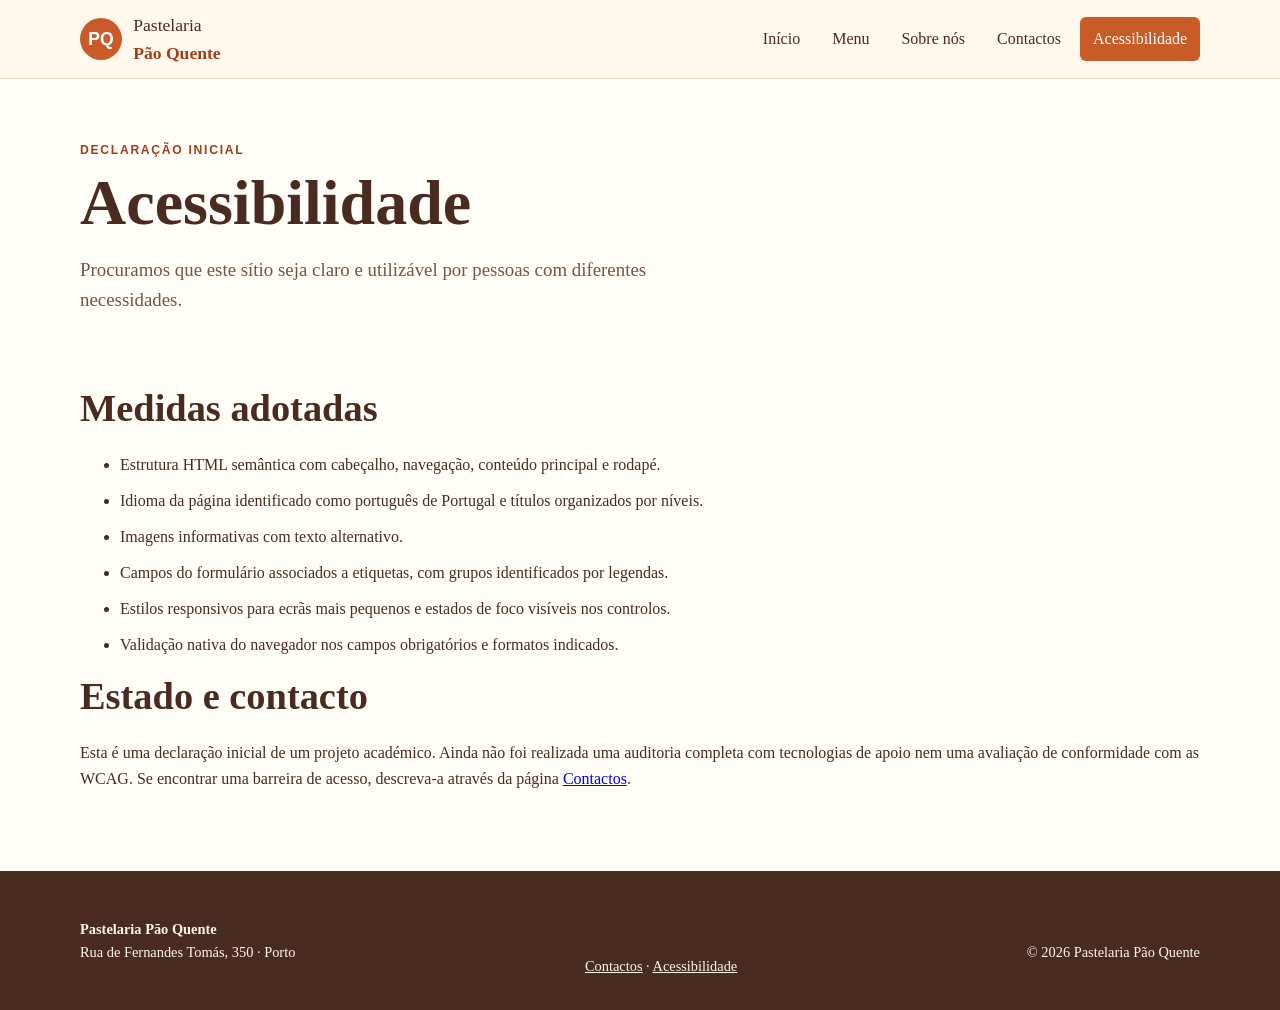
==== acessibilidade.html @ 58a400c3 "Implementa estrutura inicial da E2 e atualiza documentação do projeto - Adiciona as páginas de conta" ====
<!doctype html>
<html lang="pt-PT">
<head>
  <meta charset="utf-8">
  <meta name="viewport" content="width=device-width, initial-scale=1">
  <meta name="description" content="Conheça as medidas iniciais de acessibilidade adotadas no sítio da Pastelaria Pão Quente.">
  <title>Acessibilidade | Pastelaria Pão Quente</title>
  <link rel="stylesheet" href="css/style.css">
</head>
<body>
  <header class="site-header"><div class="container header-content"><a class="brand" href="index.html" aria-label="Pastelaria Pão Quente — página inicial"><span class="brand-mark">PQ</span><span>Pastelaria <strong>Pão Quente</strong></span></a><nav aria-label="Navegação principal"><ul class="nav-list"><li><a href="index.html">Início</a></li><li><a href="menu.html">Menu</a></li><li><a href="sobre.html">Sobre nós</a></li><li><a href="contactos.html">Contactos</a></li><li><a class="active" href="acessibilidade.html" aria-current="page">Acessibilidade</a></li></ul></nav></div></header>
  <main>
    <section class="page-intro container"><p class="eyebrow">Declaração inicial</p><h1>Acessibilidade</h1><p>Procuramos que este sítio seja claro e utilizável por pessoas com diferentes necessidades.</p></section>
    <section class="container accessibility-content" aria-labelledby="medidas-titulo"><h2 id="medidas-titulo">Medidas adotadas</h2><ul><li>Estrutura HTML semântica com cabeçalho, navegação, conteúdo principal e rodapé.</li><li>Idioma da página identificado como português de Portugal e títulos organizados por níveis.</li><li>Imagens informativas com texto alternativo.</li><li>Campos do formulário associados a etiquetas, com grupos identificados por legendas.</li><li>Estilos responsivos para ecrãs mais pequenos e estados de foco visíveis nos controlos.</li><li>Validação nativa do navegador nos campos obrigatórios e formatos indicados.</li></ul><h2>Estado e contacto</h2><p>Esta é uma declaração inicial de um projeto académico. Ainda não foi realizada uma auditoria completa com tecnologias de apoio nem uma avaliação de conformidade com as WCAG. Se encontrar uma barreira de acesso, descreva-a através da página <a href="contactos.html">Contactos</a>.</p></section>
  </main>
  <footer class="site-footer"><div class="container footer-content"><p><strong>Pastelaria Pão Quente</strong><br>Rua de Fernandes Tomás, 350 · Porto</p><nav aria-label="Navegação do rodapé"><a href="contactos.html">Contactos</a> · <a href="acessibilidade.html">Acessibilidade</a></nav><p>© 2026 Pastelaria Pão Quente</p></div></footer>
</body>
</html>
---- css/style.css ----
:root{--cream:#fff8eb;--paper:#fffdf8;--brown:#4a2b20;--brown-light:#795342;--orange:#c85b27;--orange-dark:#9e3f18;--gold:#e7a642;--line:#ead8c0;--shadow:0 12px 30px rgba(74,43,32,.09)}
*{box-sizing:border-box}html{scroll-behavior:smooth}body{margin:0;background:var(--paper);color:var(--brown);font-family:Georgia,'Times New Roman',serif;line-height:1.6}img{display:block;max-width:100%;height:auto}.container{width:min(1120px,calc(100% - 2rem));margin-inline:auto}.site-header{background:var(--cream);border-bottom:1px solid var(--line)}.header-content,.footer-content{display:flex;align-items:center;justify-content:space-between;gap:1rem}.header-content{min-height:78px}.brand{display:flex;align-items:center;gap:.7rem;color:var(--brown);text-decoration:none;font-size:1.1rem}.brand strong{display:block;color:var(--orange-dark)}.brand-mark{display:grid;place-items:center;width:42px;height:42px;border-radius:50%;background:var(--orange);color:#fff;font-weight:bold;font-family:Arial,sans-serif}.nav-list{display:flex;gap:.4rem;list-style:none;margin:0;padding:0}.nav-list a{display:block;padding:.55rem .8rem;color:var(--brown);text-decoration:none;border-radius:6px}.nav-list a:hover,.nav-list a.active{background:var(--orange);color:#fff}.hero{display:grid;grid-template-columns:1.05fr .95fr;gap:3rem;align-items:center;padding-block:5rem}.eyebrow{margin:0 0 .65rem;color:var(--orange-dark);font:700 .76rem/1.3 Arial,sans-serif;letter-spacing:.14em;text-transform:uppercase}.hero h1,.page-intro h1{max-width:650px;margin:0 0 1rem;font-size:clamp(2.4rem,6vw,4.7rem);line-height:1.05}.hero p:not(.eyebrow),.page-intro>p:last-child{font-size:1.18rem;color:var(--brown-light);max-width:620px}.hero-image{width:100%;border-radius:18px;box-shadow:var(--shadow)}.button-row{display:flex;flex-wrap:wrap;gap:.8rem;margin-top:1.7rem}.button{display:inline-block;padding:.75rem 1.1rem;background:var(--orange);color:#fff;border-radius:6px;text-decoration:none;font-family:Arial,sans-serif;font-weight:bold}.button:hover{background:var(--orange-dark)}.button-secondary{background:transparent;color:var(--orange-dark);border:1px solid var(--orange)}.warm-section{padding-block:4rem;background:var(--cream)}h2{font-size:clamp(1.8rem,3vw,2.6rem);line-height:1.15;margin:.2rem 0 1.4rem}h3{margin-bottom:.35rem}.card-grid{display:grid;grid-template-columns:repeat(3,1fr);gap:1.3rem}.card{background:var(--paper);border:1px solid var(--line);border-radius:12px;overflow:hidden;box-shadow:0 5px 16px rgba(74,43,32,.05)}.card img{width:100%;height:170px;object-fit:cover}.card h3,.card p{margin-inline:1.1rem}.card p{color:var(--brown-light)}.callout{display:flex;align-items:center;justify-content:space-between;gap:2rem;padding-block:4rem}.text-link{color:var(--orange-dark);font-weight:bold;text-decoration:none;white-space:nowrap}.text-link:hover{text-decoration:underline}.site-footer{padding-block:2rem;background:var(--brown);color:var(--cream);font-size:.9rem}.footer-content{align-items:flex-end}.page-intro{padding-block:4rem 3rem}.page-intro h1{font-size:clamp(2.5rem,6vw,4rem)}.menu-section{padding-bottom:4rem}.table-wrapper{overflow-x:auto}table{width:100%;border-collapse:collapse;background:var(--paper);border:1px solid var(--line);box-shadow:var(--shadow)}caption{text-align:left;padding:1rem 0;color:var(--brown-light);font-style:italic}th,td{padding:1rem;text-align:left;border-bottom:1px solid var(--line)}thead{background:var(--brown);color:#fff}thead th{font-family:Arial,sans-serif;font-size:.9rem}tbody th{font-weight:bold}tbody tr:last-child th,tbody tr:last-child td{border-bottom:0}tbody tr:nth-child(even){background:var(--cream)}.note{color:var(--brown-light);font-size:.9rem}.two-columns{display:grid;grid-template-columns:1fr 1fr;gap:3rem;align-items:center}.section-image{width:100%;border-radius:14px;box-shadow:var(--shadow)}.story{padding-bottom:4rem}.story h2{margin-top:0}.values-list{padding-left:1.2rem}.values-list li{margin-bottom:.5rem}address{font-style:normal;margin:1rem 0}.warm-section .two-columns{min-height:260px}
@media(max-width:700px){.header-content{align-items:flex-start;flex-direction:column;padding-block:1rem}.nav-list{width:100%;justify-content:space-between}.nav-list a{padding:.45rem .55rem;font-size:.92rem}.hero{grid-template-columns:1fr;padding-block:3rem;gap:2rem}.hero-image{order:-1}.card-grid,.two-columns{grid-template-columns:1fr}.card-grid{gap:1rem}.callout,.footer-content{align-items:flex-start;flex-direction:column}.callout{padding-block:3rem}.page-intro{padding-block:3rem 2rem}.warm-section{padding-block:3rem}th,td{padding:.75rem;font-size:.94rem}.brand{font-size:1rem}}

/* Formulários e foco visível */
:focus-visible{outline:3px solid var(--gold);outline-offset:3px}
.site-footer a{color:var(--cream)}
.form-section,.accessibility-content{padding-bottom:4rem}
.form-section>p,.form-note{color:var(--brown-light)}
.form-grid{display:grid;grid-template-columns:repeat(2,minmax(0,1fr));gap:1.2rem}
.form-field{display:grid;gap:.4rem;margin-bottom:1.2rem}
.form-field-wide{grid-column:1/-1}
.form-field label,fieldset legend{font-weight:bold}
.form-field input,.form-field select,.form-field textarea{width:100%;min-height:46px;padding:.7rem .8rem;border:1px solid var(--brown-light);border-radius:6px;background:var(--paper);color:var(--brown);font:inherit}
.form-field textarea{resize:vertical}
.form-field small{color:var(--brown-light);font-size:.9rem}
fieldset{margin:0 0 1.2rem;padding:1rem;border:1px solid var(--line);border-radius:8px}
fieldset legend{padding-inline:.35rem}
.choice-list{display:flex;flex-wrap:wrap;gap:.8rem 1.5rem}
.choice-list label{display:inline-flex;align-items:center;gap:.45rem}
.choice-list input{width:1.1rem;height:1.1rem;accent-color:var(--orange-dark)}
.accessibility-content li{margin-bottom:.65rem}
@media(max-width:700px){.form-grid{grid-template-columns:1fr}.form-field-wide{grid-column:auto}.form-section,.accessibility-content{padding-bottom:3rem}}
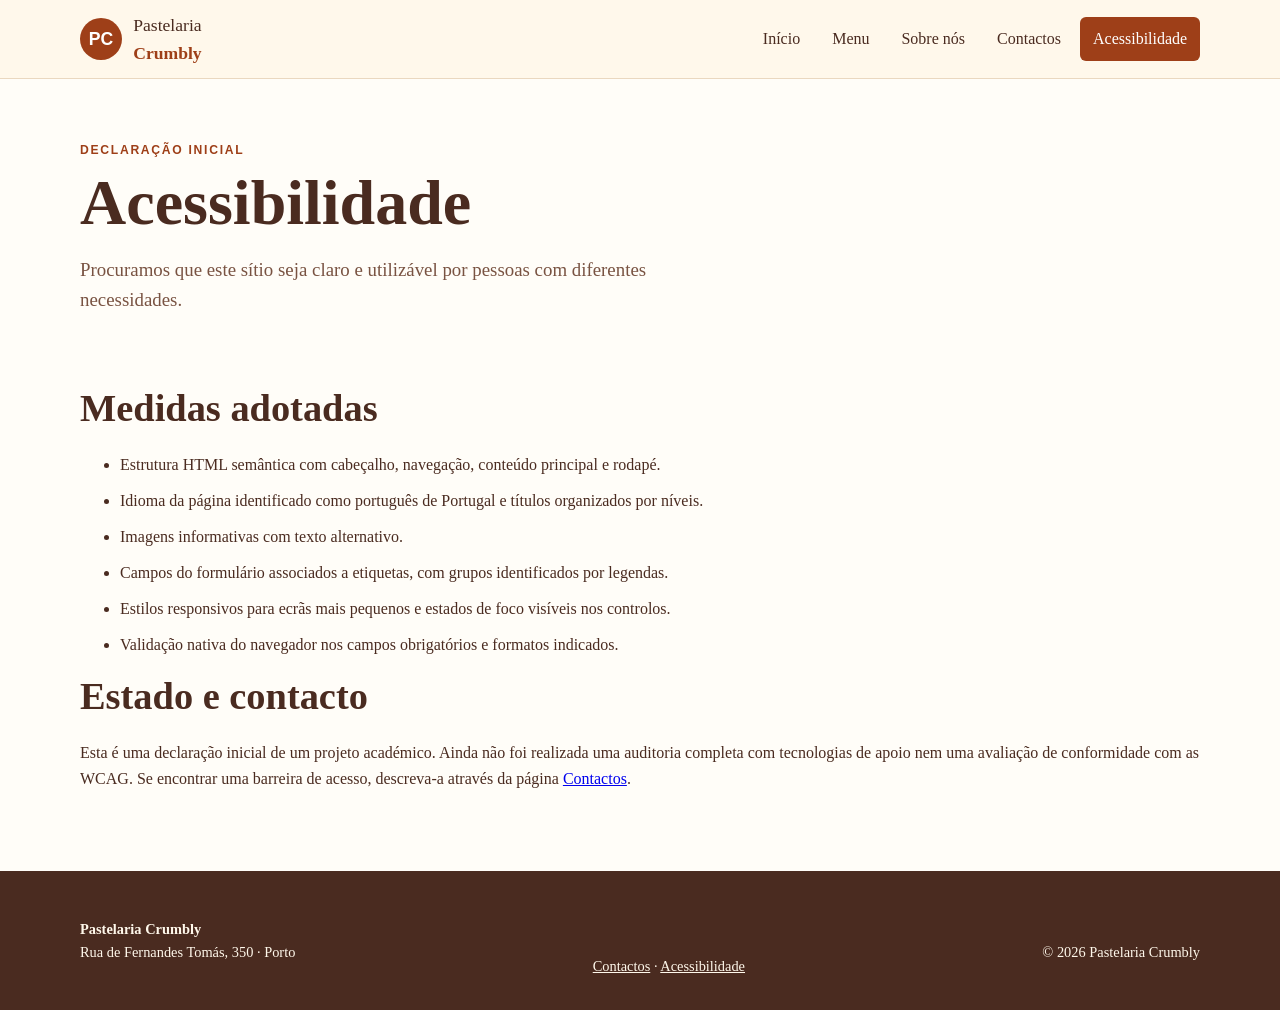
==== commit 6d8ba86a: "Mudança do nome da loja: Pastelaria Pão Quente → Pastelaria Crumbly" ====
--- a/acessibilidade.html
+++ b/acessibilidade.html
@@ -3,16 +3,16 @@
 <head>
   <meta charset="utf-8">
   <meta name="viewport" content="width=device-width, initial-scale=1">
-  <meta name="description" content="Conheça as medidas iniciais de acessibilidade adotadas no sítio da Pastelaria Pão Quente.">
-  <title>Acessibilidade | Pastelaria Pão Quente</title>
+  <meta name="description" content="Conheça as medidas iniciais de acessibilidade adotadas no sítio da Pastelaria Crumbly.">
+  <title>Acessibilidade | Pastelaria Crumbly</title>
   <link rel="stylesheet" href="css/style.css">
 </head>
 <body>
-  <header class="site-header"><div class="container header-content"><a class="brand" href="index.html" aria-label="Pastelaria Pão Quente — página inicial"><span class="brand-mark">PQ</span><span>Pastelaria <strong>Pão Quente</strong></span></a><nav aria-label="Navegação principal"><ul class="nav-list"><li><a href="index.html">Início</a></li><li><a href="menu.html">Menu</a></li><li><a href="sobre.html">Sobre nós</a></li><li><a href="contactos.html">Contactos</a></li><li><a class="active" href="acessibilidade.html" aria-current="page">Acessibilidade</a></li></ul></nav></div></header>
+  <header class="site-header"><div class="container header-content"><a class="brand" href="index.html" aria-label="Pastelaria Crumbly — página inicial"><span class="brand-mark">PC</span><span>Pastelaria <strong>Crumbly</strong></span></a><nav aria-label="Navegação principal"><ul class="nav-list"><li><a href="index.html">Início</a></li><li><a href="menu.html">Menu</a></li><li><a href="sobre.html">Sobre nós</a></li><li><a href="contactos.html">Contactos</a></li><li><a class="active" href="acessibilidade.html" aria-current="page">Acessibilidade</a></li></ul></nav></div></header>
   <main>
     <section class="page-intro container"><p class="eyebrow">Declaração inicial</p><h1>Acessibilidade</h1><p>Procuramos que este sítio seja claro e utilizável por pessoas com diferentes necessidades.</p></section>
     <section class="container accessibility-content" aria-labelledby="medidas-titulo"><h2 id="medidas-titulo">Medidas adotadas</h2><ul><li>Estrutura HTML semântica com cabeçalho, navegação, conteúdo principal e rodapé.</li><li>Idioma da página identificado como português de Portugal e títulos organizados por níveis.</li><li>Imagens informativas com texto alternativo.</li><li>Campos do formulário associados a etiquetas, com grupos identificados por legendas.</li><li>Estilos responsivos para ecrãs mais pequenos e estados de foco visíveis nos controlos.</li><li>Validação nativa do navegador nos campos obrigatórios e formatos indicados.</li></ul><h2>Estado e contacto</h2><p>Esta é uma declaração inicial de um projeto académico. Ainda não foi realizada uma auditoria completa com tecnologias de apoio nem uma avaliação de conformidade com as WCAG. Se encontrar uma barreira de acesso, descreva-a através da página <a href="contactos.html">Contactos</a>.</p></section>
   </main>
-  <footer class="site-footer"><div class="container footer-content"><p><strong>Pastelaria Pão Quente</strong><br>Rua de Fernandes Tomás, 350 · Porto</p><nav aria-label="Navegação do rodapé"><a href="contactos.html">Contactos</a> · <a href="acessibilidade.html">Acessibilidade</a></nav><p>© 2026 Pastelaria Pão Quente</p></div></footer>
+  <footer class="site-footer"><div class="container footer-content"><p><strong>Pastelaria Crumbly</strong><br>Rua de Fernandes Tomás, 350 · Porto</p><nav aria-label="Navegação do rodapé"><a href="contactos.html">Contactos</a> · <a href="acessibilidade.html">Acessibilidade</a></nav><p>© 2026 Pastelaria Crumbly</p></div></footer>
 </body>
 </html>
--- a/css/style.css
+++ b/css/style.css
@@ -1,9 +1,10 @@
 :root{--cream:#fff8eb;--paper:#fffdf8;--brown:#4a2b20;--brown-light:#795342;--orange:#c85b27;--orange-dark:#9e3f18;--gold:#e7a642;--line:#ead8c0;--shadow:0 12px 30px rgba(74,43,32,.09)}
-*{box-sizing:border-box}html{scroll-behavior:smooth}body{margin:0;background:var(--paper);color:var(--brown);font-family:Georgia,'Times New Roman',serif;line-height:1.6}img{display:block;max-width:100%;height:auto}.container{width:min(1120px,calc(100% - 2rem));margin-inline:auto}.site-header{background:var(--cream);border-bottom:1px solid var(--line)}.header-content,.footer-content{display:flex;align-items:center;justify-content:space-between;gap:1rem}.header-content{min-height:78px}.brand{display:flex;align-items:center;gap:.7rem;color:var(--brown);text-decoration:none;font-size:1.1rem}.brand strong{display:block;color:var(--orange-dark)}.brand-mark{display:grid;place-items:center;width:42px;height:42px;border-radius:50%;background:var(--orange);color:#fff;font-weight:bold;font-family:Arial,sans-serif}.nav-list{display:flex;gap:.4rem;list-style:none;margin:0;padding:0}.nav-list a{display:block;padding:.55rem .8rem;color:var(--brown);text-decoration:none;border-radius:6px}.nav-list a:hover,.nav-list a.active{background:var(--orange);color:#fff}.hero{display:grid;grid-template-columns:1.05fr .95fr;gap:3rem;align-items:center;padding-block:5rem}.eyebrow{margin:0 0 .65rem;color:var(--orange-dark);font:700 .76rem/1.3 Arial,sans-serif;letter-spacing:.14em;text-transform:uppercase}.hero h1,.page-intro h1{max-width:650px;margin:0 0 1rem;font-size:clamp(2.4rem,6vw,4.7rem);line-height:1.05}.hero p:not(.eyebrow),.page-intro>p:last-child{font-size:1.18rem;color:var(--brown-light);max-width:620px}.hero-image{width:100%;border-radius:18px;box-shadow:var(--shadow)}.button-row{display:flex;flex-wrap:wrap;gap:.8rem;margin-top:1.7rem}.button{display:inline-block;padding:.75rem 1.1rem;background:var(--orange);color:#fff;border-radius:6px;text-decoration:none;font-family:Arial,sans-serif;font-weight:bold}.button:hover{background:var(--orange-dark)}.button-secondary{background:transparent;color:var(--orange-dark);border:1px solid var(--orange)}.warm-section{padding-block:4rem;background:var(--cream)}h2{font-size:clamp(1.8rem,3vw,2.6rem);line-height:1.15;margin:.2rem 0 1.4rem}h3{margin-bottom:.35rem}.card-grid{display:grid;grid-template-columns:repeat(3,1fr);gap:1.3rem}.card{background:var(--paper);border:1px solid var(--line);border-radius:12px;overflow:hidden;box-shadow:0 5px 16px rgba(74,43,32,.05)}.card img{width:100%;height:170px;object-fit:cover}.card h3,.card p{margin-inline:1.1rem}.card p{color:var(--brown-light)}.callout{display:flex;align-items:center;justify-content:space-between;gap:2rem;padding-block:4rem}.text-link{color:var(--orange-dark);font-weight:bold;text-decoration:none;white-space:nowrap}.text-link:hover{text-decoration:underline}.site-footer{padding-block:2rem;background:var(--brown);color:var(--cream);font-size:.9rem}.footer-content{align-items:flex-end}.page-intro{padding-block:4rem 3rem}.page-intro h1{font-size:clamp(2.5rem,6vw,4rem)}.menu-section{padding-bottom:4rem}.table-wrapper{overflow-x:auto}table{width:100%;border-collapse:collapse;background:var(--paper);border:1px solid var(--line);box-shadow:var(--shadow)}caption{text-align:left;padding:1rem 0;color:var(--brown-light);font-style:italic}th,td{padding:1rem;text-align:left;border-bottom:1px solid var(--line)}thead{background:var(--brown);color:#fff}thead th{font-family:Arial,sans-serif;font-size:.9rem}tbody th{font-weight:bold}tbody tr:last-child th,tbody tr:last-child td{border-bottom:0}tbody tr:nth-child(even){background:var(--cream)}.note{color:var(--brown-light);font-size:.9rem}.two-columns{display:grid;grid-template-columns:1fr 1fr;gap:3rem;align-items:center}.section-image{width:100%;border-radius:14px;box-shadow:var(--shadow)}.story{padding-bottom:4rem}.story h2{margin-top:0}.values-list{padding-left:1.2rem}.values-list li{margin-bottom:.5rem}address{font-style:normal;margin:1rem 0}.warm-section .two-columns{min-height:260px}
-@media(max-width:700px){.header-content{align-items:flex-start;flex-direction:column;padding-block:1rem}.nav-list{width:100%;justify-content:space-between}.nav-list a{padding:.45rem .55rem;font-size:.92rem}.hero{grid-template-columns:1fr;padding-block:3rem;gap:2rem}.hero-image{order:-1}.card-grid,.two-columns{grid-template-columns:1fr}.card-grid{gap:1rem}.callout,.footer-content{align-items:flex-start;flex-direction:column}.callout{padding-block:3rem}.page-intro{padding-block:3rem 2rem}.warm-section{padding-block:3rem}th,td{padding:.75rem;font-size:.94rem}.brand{font-size:1rem}}
+*{box-sizing:border-box}html{scroll-behavior:smooth}body{margin:0;background:var(--paper);color:var(--brown);font-family:Georgia,'Times New Roman',serif;line-height:1.6}img{display:block;max-width:100%;height:auto}.container{width:min(1120px,calc(100% - 2rem));margin-inline:auto}.site-header{background:var(--cream);border-bottom:1px solid var(--line)}.header-content,.footer-content{display:flex;align-items:center;justify-content:space-between;gap:1rem}.header-content{min-height:78px}.brand{display:flex;align-items:center;gap:.7rem;color:var(--brown);text-decoration:none;font-size:1.1rem}.brand strong{display:block;color:var(--orange-dark)}.brand-mark{display:grid;place-items:center;width:42px;height:42px;border-radius:50%;background:var(--orange-dark);color:#fff;font-weight:bold;font-family:Arial,sans-serif}.nav-list{display:flex;gap:.4rem;list-style:none;margin:0;padding:0}.nav-list a{display:block;padding:.55rem .8rem;color:var(--brown);text-decoration:none;border-radius:6px}.nav-list a:hover,.nav-list a.active{background:var(--orange-dark);color:#fff}.hero{display:grid;grid-template-columns:1.05fr .95fr;gap:3rem;align-items:center;padding-block:5rem}.eyebrow{margin:0 0 .65rem;color:var(--orange-dark);font:700 .76rem/1.3 Arial,sans-serif;letter-spacing:.14em;text-transform:uppercase}.hero h1,.page-intro h1{max-width:650px;margin:0 0 1rem;font-size:clamp(2.4rem,6vw,4.7rem);line-height:1.05}.hero p:not(.eyebrow),.page-intro>p:last-child{font-size:1.18rem;color:var(--brown-light);max-width:620px}.hero-image{width:100%;border-radius:18px;box-shadow:var(--shadow)}.button-row{display:flex;flex-wrap:wrap;gap:.8rem;margin-top:1.7rem}.button{display:inline-block;padding:.75rem 1.1rem;background:var(--orange-dark);color:#fff;border-radius:6px;text-decoration:none;font-family:Arial,sans-serif;font-weight:bold}.button:hover{background:var(--orange-dark)}.button-secondary{background:transparent;color:var(--orange-dark);border:1px solid var(--orange)}.warm-section{padding-block:4rem;background:var(--cream)}h2{font-size:clamp(1.8rem,3vw,2.6rem);line-height:1.15;margin:.2rem 0 1.4rem}h3{margin-bottom:.35rem}.card-grid{display:grid;grid-template-columns:repeat(3,1fr);gap:1.3rem}.card{background:var(--paper);border:1px solid var(--line);border-radius:12px;overflow:hidden;box-shadow:0 5px 16px rgba(74,43,32,.05)}.card img{width:100%;height:170px;object-fit:cover}.card h3,.card p{margin-inline:1.1rem}.card p{color:var(--brown-light)}.callout{display:flex;align-items:center;justify-content:space-between;gap:2rem;padding-block:4rem}.text-link{color:var(--orange-dark);font-weight:bold;text-decoration:none;white-space:nowrap}.text-link:hover{text-decoration:underline}.site-footer{padding-block:2rem;background:var(--brown);color:var(--cream);font-size:.9rem}.footer-content{align-items:flex-end}.page-intro{padding-block:4rem 3rem}.page-intro h1{font-size:clamp(2.5rem,6vw,4rem)}.menu-section{padding-bottom:4rem}.table-wrapper{overflow-x:auto}table{width:100%;border-collapse:collapse;background:var(--paper);border:1px solid var(--line);box-shadow:var(--shadow)}caption{text-align:left;padding:1rem 0;color:var(--brown-light);font-style:italic}th,td{padding:1rem;text-align:left;border-bottom:1px solid var(--line)}thead{background:var(--brown);color:#fff}thead th{font-family:Arial,sans-serif;font-size:.9rem}tbody th{font-weight:bold}tbody tr:last-child th,tbody tr:last-child td{border-bottom:0}tbody tr:nth-child(even){background:var(--cream)}.note{color:var(--brown-light);font-size:.9rem}.two-columns{display:grid;grid-template-columns:1fr 1fr;gap:3rem;align-items:center}.section-image{width:100%;border-radius:14px;box-shadow:var(--shadow)}.story{padding-bottom:4rem}.story h2{margin-top:0}.values-list{padding-left:1.2rem}.values-list li{margin-bottom:.5rem}address{font-style:normal;margin:1rem 0}.warm-section .two-columns{min-height:260px}
+@media(max-width:700px){.header-content{align-items:flex-start;flex-direction:column;padding-block:1rem}.nav-list{display:grid;grid-template-columns:repeat(2,minmax(0,1fr));width:100%;gap:.25rem}.nav-list a{padding:.45rem .55rem;font-size:.92rem}.hero{grid-template-columns:1fr;padding-block:3rem;gap:2rem}.hero-image{order:-1}.card-grid,.two-columns{grid-template-columns:1fr}.card-grid{gap:1rem}.callout,.footer-content{align-items:flex-start;flex-direction:column}.callout{padding-block:3rem}.page-intro{padding-block:3rem 2rem}.warm-section{padding-block:3rem}th,td{padding:.75rem;font-size:.94rem}.brand{font-size:1rem}}
 
 /* Formulários e foco visível */
-:focus-visible{outline:3px solid var(--gold);outline-offset:3px}
+:focus-visible{outline:3px solid var(--orange-dark);outline-offset:3px}
+.site-footer a:focus-visible{outline-color:var(--gold)}
 .site-footer a{color:var(--cream)}
 .form-section,.accessibility-content{padding-bottom:4rem}
 .form-section>p,.form-note{color:var(--brown-light)}
